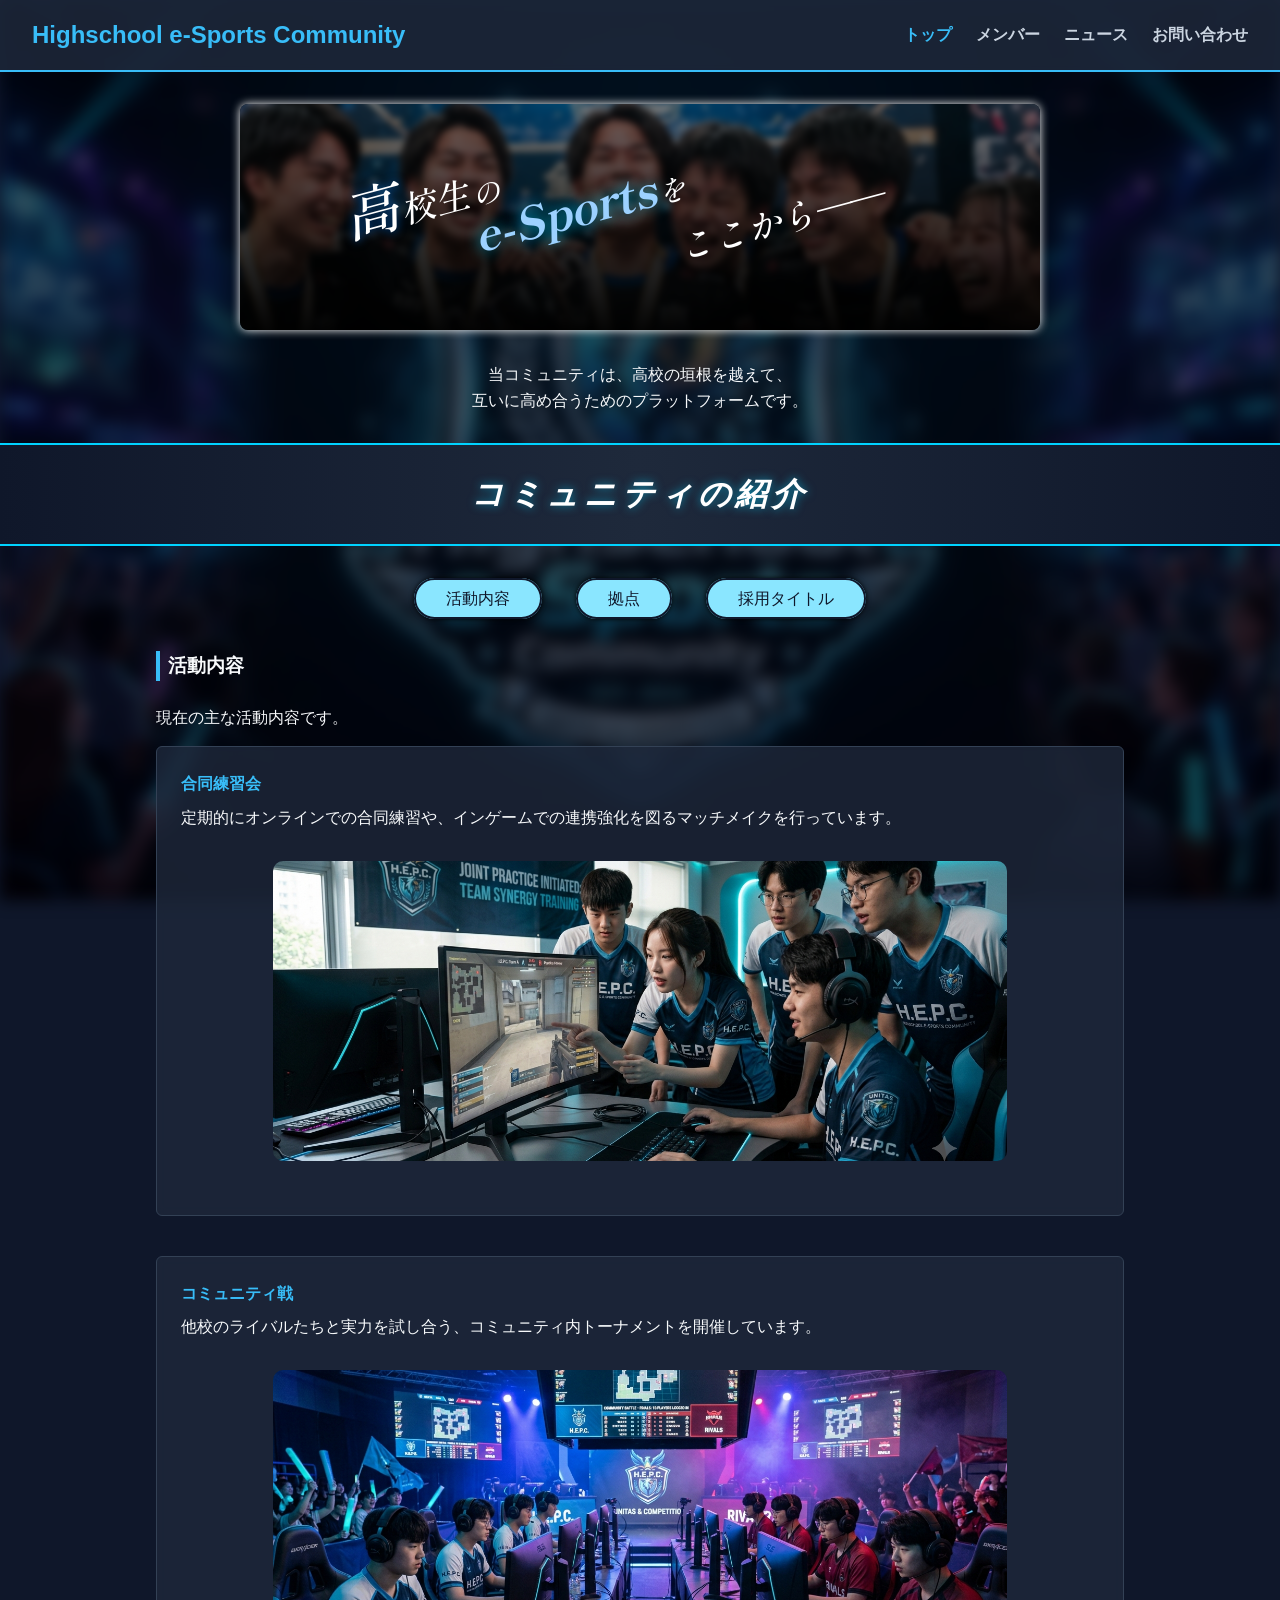
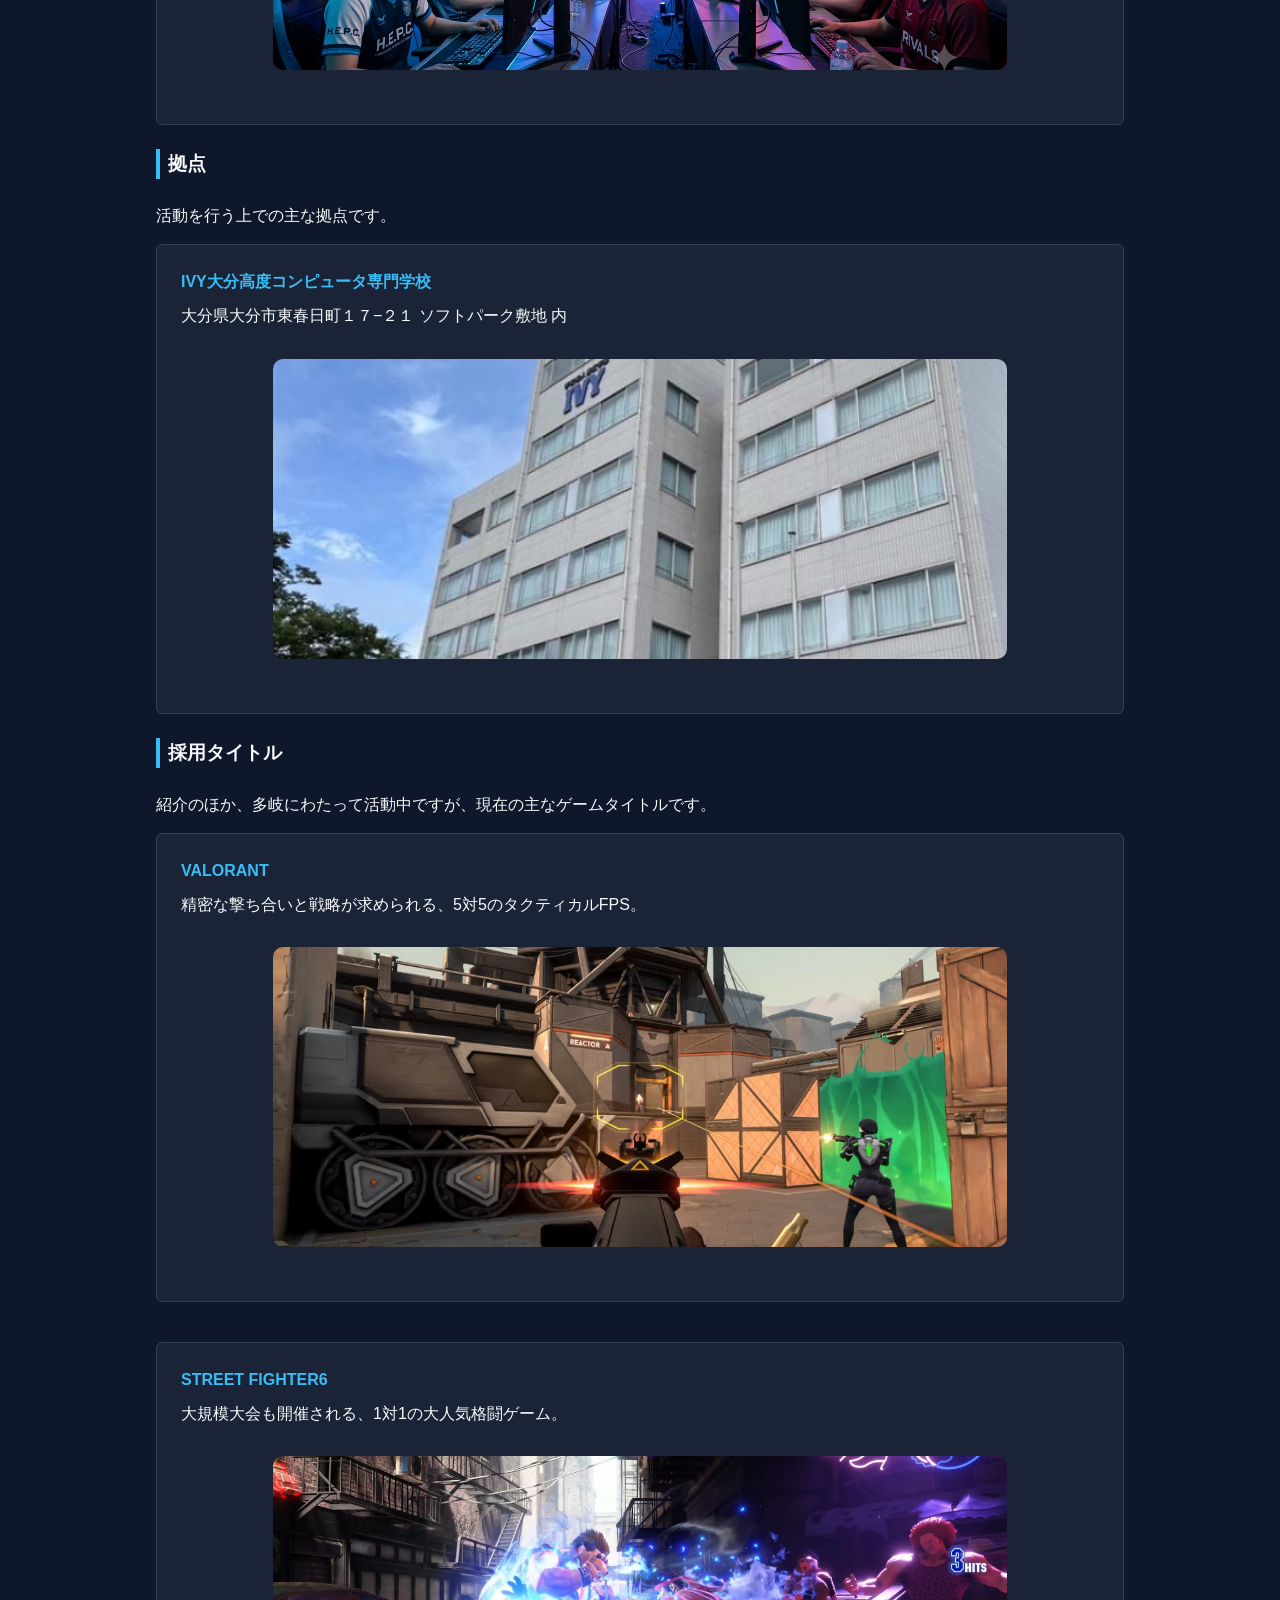
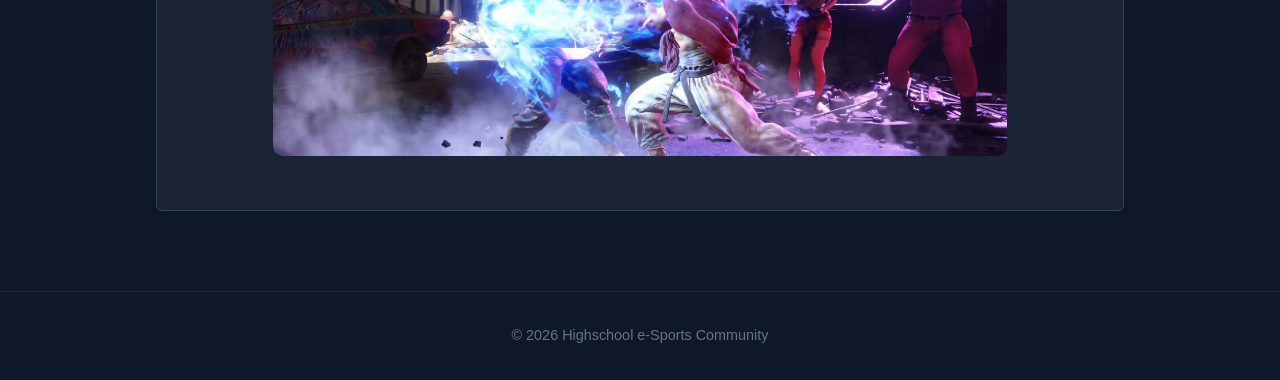
==== index.html @ 78ab54b9 "Add files via upload" ====
<!DOCTYPE html>
<html lang="ja">
<head>
    <meta charset="UTF-8">
    <meta name="viewport" content="width=device-width, initial-scale=1.0">
    <title>トップページ | Highschool e-Sports Community</title>
    <link rel="stylesheet" href="style.css">
    <link rel="preconnect" href="https://fonts.googleapis.com">
    <link rel="preconnect" href="https://fonts.gstatic.com" crossorigin>
    <link href="https://fonts.googleapis.com/css2?family=Shippori+Mincho&display=swap" rel="stylesheet">   
</head>
<body>
    <header>
        <h1 class="word-header"><a href="index.html">Highschool e-Sports Community</a></h1>
        <nav>
            <ul>
                <li><a href="index.html" class="active">トップ</a></li>
                <li><a href="members.html">メンバー</a></li>
                <li><a href="news.html">ニュース</a></li>
                <li><a href="contact.html">お問い合わせ</a></li>
            </ul>
        </nav>
    </header>

    <main>
        <section class="hero">
            <h2 class="top-text">
                <span class="word-high">高</span><span class="word-school">校生</span><span class="word-of">の</span><span class="word-esports">e-Sports</span><span class="word-wo">を</span><span class="word-here">ここから――</span>
            </h2>
        </section>

        <p class="text">当コミュニティは、高校の垣根を越えて、<br>互いに高め合うためのプラットフォームです。</p>

        <div class="full-width-band">
            <p class="band-text">コミュニティの紹介</p>
        </div>

        <div class="button">
            <a href="#midashi1" class="jump">活動内容</a>
            <a href="#midashi2" class="jump">拠点</a>
            <a href="#midashi3" class="jump">採用タイトル</a>
        </div>

        <section class="content-section">
            <h3 class="midashi" id="midashi1">活動内容</h3>
            <p>現在の主な活動内容です。</p>
            <div class="grid">
                <div class="card">
                    <h4>合同練習会</h4>
                    <p>定期的にオンラインでの合同練習や、インゲームでの連携強化を図るマッチメイクを行っています。</p>
                    <img class="picture" src="img/rensyuu.png" alt="rensyuu">
                </div>
                <div class="card">
                    <h4>コミュニティ戦</h4>
                    <p>他校のライバルたちと実力を試し合う、コミュニティ内トーナメントを開催しています。</p>
                    <img class="picture" src="img/shiai.png" alt="shiai">
                </div>
            </div>

            <h3 class="midashi" id="midashi2">拠点</h3>
            <p>活動を行う上での主な拠点です。</p>
            <div class="grid">
                <div class="card">
                    <h4>IVY大分高度コンピュータ専門学校</h4>
                    <p>大分県大分市東春日町１７−２１ ソフトパーク敷地 内</p>
                    <img class="picture" src="img/ivy.jpg" alt="rensyuu">
                </div>
            </div>

            <h3 class="midashi" id="midashi3">採用タイトル</h3>
            <p>紹介のほか、多岐にわたって活動中ですが、現在の主なゲームタイトルです。</p>
            <div class="grid">
                <div class="card">
                    <h4>VALORANT</h4>
                    <p>精密な撃ち合いと戦略が求められる、5対5のタクティカルFPS。</p>
                    <img class="picture" src="img/valorant.avif" alt="rensyuu">
                </div>
                <div class="card">
                    <h4>STREET FIGHTER6</h4>
                    <p>大規模大会も開催される、1対1の大人気格闘ゲーム。</p>
                    <img class="picture" src="img/st6.jpg" alt="shiai">
                </div>
            </div>
        </section>
    </main>

    <footer>
        <p>&copy; 2026 Highschool e-Sports Community</p>
    </footer>
    <script src="script.js"></script>
</body>
</html>
---- style.css ----
/* 全体のリセットと共通設定 */
* {
    margin: 0;
    padding: 0;
    box-sizing: border-box;
}

body {
    font-family: 'Helvetica Neue', Arial, sans-serif;
    background-color: #0f172a; /* 濃いネイビー（e-Sports風） */
    color: #f8fafc;
    line-height: 1.6;
}

/* ヘッダー・ナビゲーション */
header {
    background-color: #1e293b;
    padding: 1rem 2rem;
    display: flex;
    justify-content: space-between;
    align-items: center;
    border-bottom: 2px solid #38bdf8; /* アクセントカラーの青 */
}

header h1 {
    font-size: 1.5rem;
    color: #38bdf8;
}

nav ul {
    display: flex;
    list-style: none;
}

nav ul li {
    margin-left: 1.5rem;
}

nav ul li a {
    color: #cbd5e1;
    text-decoration: none;
    font-weight: bold;
    transition: color 0.3s;
}

nav ul li a:hover, nav ul li a.active {
    color: #38bdf8;
}

/* メインコンテンツエリア */
main {
    max-width: 1000px;
    margin: 0 auto;
    padding: 2rem 1rem;
}

.hero {
    position: relative;
    text-align: center;
    padding: 4rem 1rem;
    border:  white;
    border-radius: 8px;
    margin: 0 auto 2rem;
    margin-bottom: 2rem;
    max-width: 800px;
    width: 90%;
    overflow: hidden;
    box-shadow: 0px 0px 10px white;
}

.hero::before{
    position: absolute;
    top: 0; left: 0; right: 0; bottom: 0;
    content: "";
    filter: blur(3px);
    background-image: linear-gradient(rgba(0, 0, 0, 0.5), rgba(0, 0, 0, 1)),url(img/yuushou.png);
    transform: scale(1.1);
    background-size: cover;
    background-position: center;
    z-index: 0;
}

.hero h2 {
    position: relative;
    z-index: 1;
    font-size: 2rem;
    margin-bottom: 0.5rem;
}

.content-section {
    margin-bottom: 3rem;
}

.content-section h2, .content-section h3 {
    margin-bottom: 1.5rem;
    border-left: 4px solid #38bdf8;
    padding-left: 0.5rem;
    margin-top: 1.5rem;
    scroll-margin-top: 80px;
}

/* グリッドレイアウト（カード並び） */
.grid {
    display: grid;
    grid-template-columns: repeat(auto-fit, minmax(300px, 1-fraction));
    gap: 1.5rem;
}

.card {
    background-color: #1e293b;
    padding: 1.5rem;
    border-radius: 6px;
    border: 1px solid #334155;
    margin-top: 1rem;
}

.card h4 {
    color: #38bdf8;
    margin-bottom: 0.5rem;
}

/* ニュースリスト */
.news-list {
    list-style: none;
}

.news-list li {
    padding: 1rem 0;
    border-bottom: 1px solid #334155;
    display: flex;
    gap: 1rem;
    align-items: center;
    padding-left: 20px;
}

.news-list .date {
    color: #94a3b8;
    font-size: 0.9rem;
}

.news-list .label {
    background-color: #0284c7;
    padding: 0.2rem 0.5rem;
    border-radius: 4px;
    font-size: 0.8rem;
}

.news-list a {
    color: #f8fafc;
    text-decoration: none;
}

.news-list a:hover {
    text-decoration: underline;
}

/* フォーム */
.contact-form {
    background-color: #1e293b;
    padding: 2rem;
    border-radius: 8px;
}

.form-group {
    margin-bottom: 1.5rem;
}

.form-group label {
    display: block;
    margin-bottom: 0.5rem;
    color: #94a3b8;
}

.form-group input, .form-group textarea {
    width: 100%;
    padding: 0.75rem;
    background-color: #0f172a;
    border: 1px solid #334155;
    color: #f8fafc;
    border-radius: 4px;
}

.form-text{
    padding-bottom: 25px;
}

.btn {
    background-color: #0284c7;
    color: white;
    padding: 0.75rem 2rem;
    border: none;
    border-radius: 4px;
    cursor: pointer;
    font-weight: bold;
    width: 100%;
}

.btn:hover {
    background-color: #0369a1;
}

/* フッター */
footer {
    text-align: center;
    padding: 2rem;
    color: #64748b;
    font-size: 0.9rem;
    border-top: 1px solid #1e293b;
}

/* --- 背景画像の固定・ぼかし設定（ここを追加） --- */
body::before {
    content: "";
    position: fixed;
    top: 0;
    left: 0;
    width: 100vw;
    height: 100vh;
    background-image: url('img/HEPC.png'); 
    background-size: cover;
    background-position: center;
    background-repeat: no-repeat;
    
    /* ぼかし（数値はお好みで調整してください） */
    filter: blur(8px);
    
    /* 文字を読みやすくするために、少し背景を暗くするマスクをかける */
    background-blend-mode: multiply;
    background-color: rgba(15, 23, 42, 0.75); /* 元の背景色に近い紺色をブレンド */
    
    /* コンテンツの裏側に配置する */
    z-index: -1;
}

/* 全体のリセットと共通設定（既存のbodyを少し調整） */
* {
    margin: 0;
    padding: 0;
    box-sizing: border-box;
}

body {
    font-family: 'Helvetica Neue', Arial, sans-serif;
    /* 背景色自体は指定しておき、画像読み込み前のチラつきを防ぐ */
    background-color: #0f172a; 
    color: #f8fafc;
    line-height: 1.6;
    min-height: 100vh;
}

/* 各セクションの背景を少し透過させて、背景をうっすら透かすとさらにおしゃれになります */
header {
    background-color: rgba(30, 41, 59, 0.85); /* 透過 */
    backdrop-filter: blur(4px); /* ヘッダーの裏も少しぼかす */
    padding: 1rem 2rem;
    display: flex;
    justify-content: space-between;
    align-items: center;
    border-bottom: 2px solid #38bdf8;
    position: sticky; /* スクロールしてもヘッダーを上に固定したい場合 */
    top: 0;
    z-index: 10;
}

.card, .news-list, .contact-form {
    background-color: rgba(30, 41, 59, 0.8); /* 透過 */
    backdrop-filter: blur(4px);
}

/*差し込み画像の調整*/
.picture {
  display: block;
  max-width: 100%;
  width: 80%;
  height: 300px;
  margin: 30px auto; 
  object-fit: cover;
  object-position: center;
  border-radius: 10px;
}

.top-text{
    font-family: 'Shippori Mincho', sans-serif;
    font-weight: 500; 
    font-style: italic;
    color: #ffffff;
    display: inline-flex;
    align-items: baseline; 
    flex-wrap: wrap;       
    justify-content: center;
    gap: 0 0.1rem;
}

.top-text span {
    display: inline-block; 
    transition: transform 0.3s ease; 
}

.word-high{

    font-size: 3.5rem;
    transform: rotate(-15deg) translateY(-0.3rem); 
    text-shadow: 0 0 10px rgba(0, 123, 255, 0.6);
}

.word-school{
    font-size: 2.2rem;
    transform: rotate(-15deg) translateY(-1.3rem) translateX(0.3rem);
}

.word-of{
    font-size: 1.8rem;
    transform: rotate(-15deg) translateY(-2rem) translateX(0.5rem);
}

.word-esports{
    font-family: 'Shippori Mincho', sans-serif;
    font-weight: 900;
    font-size: 2.8rem;
    color: #9cd1ff; 
    transform: rotate(-15deg) translateY(-1rem) translateX(-2rem);
    text-shadow: 0 0 15px rgba(0, 210, 255, 0.8);
    margin: 0 0.2rem;
}

.word-wo{
    font-size: 1.8rem;
    transform: rotate(-15deg) translateY(-2.8rem) translateX(-1.8rem);
}

.word-here{
    font-size: 2.2rem;
    transform: rotate(-15deg) translateY(-1rem) translateX(-3.1rem);
}

.jump{
    text-align: center;
    background-color: #8ae6ff;
    margin: 15px;
    padding: 10px 30px;
    border-radius: 9999px;
    text-decoration: none;
    color: #0f172a;
    border: 2px solid;
    border-color: #0f172a;
    box-shadow: 0px 0px 5px #000;
}

.button{
    text-align: center;
    padding-top: 40px;
    padding-bottom: 15px;
}

.jump:hover{
    background-color: #0f172a;
    color: #ffffff;
    border-color: #ffffff;
    box-shadow: 0px 0px 5px #ffffff;
}

.text{
    text-align: center;
    padding-bottom: 30px;
}

@import url('https://fonts.googleapis.com/css2?family=Dela+Gothic+One&family=Orbitron:wght@700;900&display=swap');

@import url('https://fonts.googleapis.com/css2?family=Chakra+Petch:ital,wght@1,700&display=swap');

.word-header a{
    text-decoration: none;
    color: inherit;
}

.full-width-band{
    width: 100vw;
    position: relative;
    left: 50%;
    transform: translateX(-50%);
    padding: 1.5rem 0;
    background: linear-gradient(90deg, #0f172a 0%, #1e293b 50%, #0f172a 100%);
    border-top: 2px solid #00d2ff;
    border-bottom: 2px solid #00d2ff;
    display: flex;
    justify-content: center;
    align-items: center;
}

.band-text{
    font-family: 'Chakra Petch', sans-serif;
    font-weight: 700;
    font-style: italic;
    font-size: 2rem;
    color: #ffffff;
    letter-spacing: 0.15em;
    margin: 0;
    text-shadow: 0 0 10px rgba(0, 210, 255, 0.6);
}

.school-link a{
    text-decoration: none;
    color: inherit;   
}
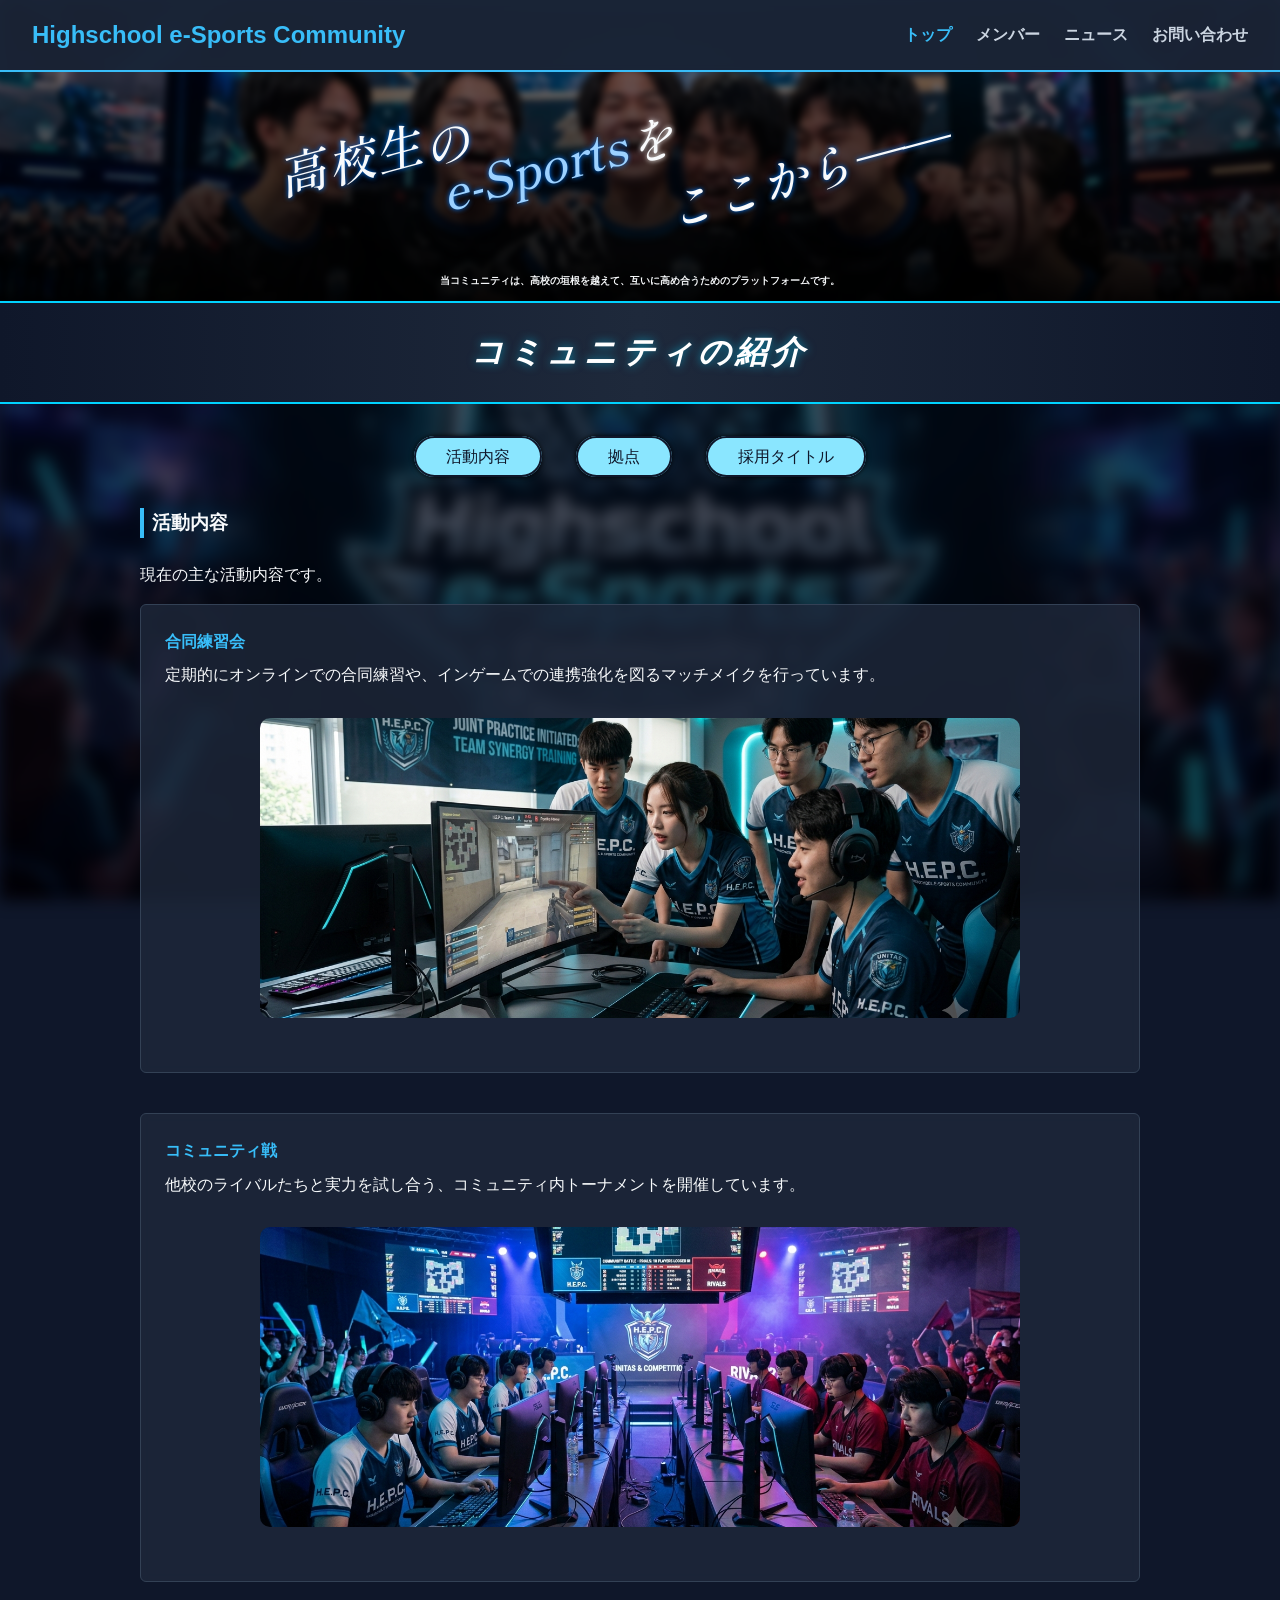
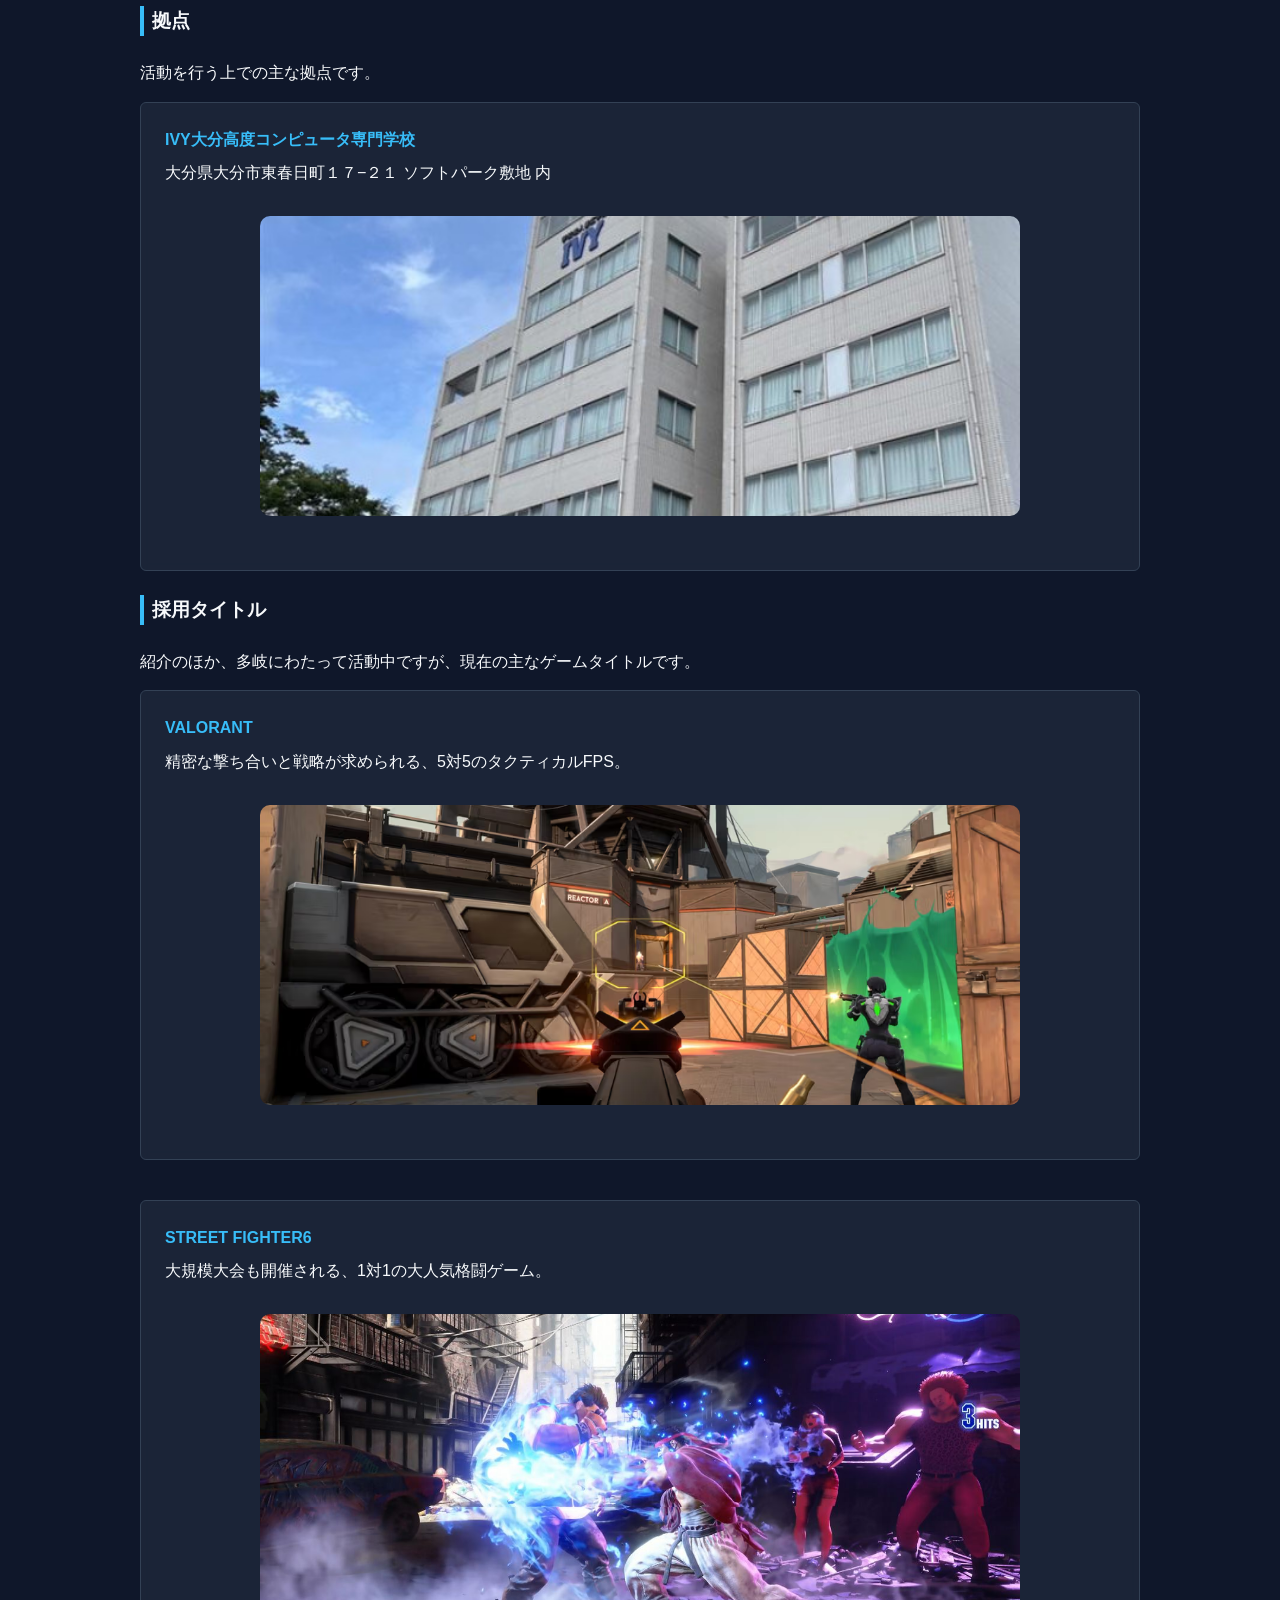
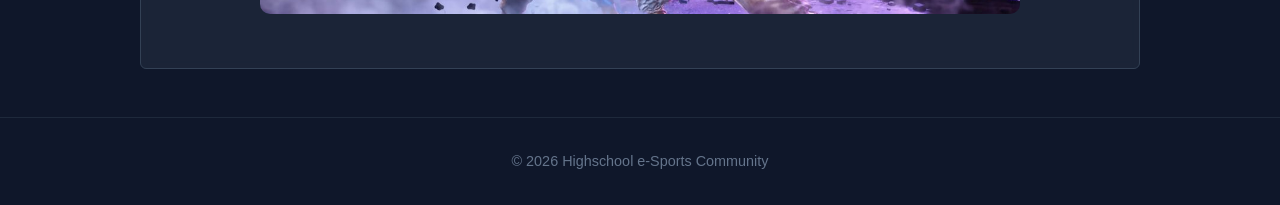
==== commit 062d7077: "Add files via upload" ====
--- a/index.html
+++ b/index.html
@@ -22,15 +22,14 @@
         </nav>
     </header>
 
+    <section class="hero">
+        <h2 class="top-text">
+            <span class="word-high">高</span><span class="word-school">校生</span><span class="word-of">の</span><span class="word-esports">e-Sports</span><span class="word-wo">を</span><span class="word-here">ここから――</span>
+            <p class="text">当コミュニティは、高校の垣根を越えて、互いに高め合うためのプラットフォームです。</p>
+        </h2>
+    </section>
+
     <main>
-        <section class="hero">
-            <h2 class="top-text">
-                <span class="word-high">高</span><span class="word-school">校生</span><span class="word-of">の</span><span class="word-esports">e-Sports</span><span class="word-wo">を</span><span class="word-here">ここから――</span>
-            </h2>
-        </section>
-
-        <p class="text">当コミュニティは、高校の垣根を越えて、<br>互いに高め合うためのプラットフォームです。</p>
-
         <div class="full-width-band">
             <p class="band-text">コミュニティの紹介</p>
         </div>
--- a/style.css
+++ b/style.css
@@ -10,12 +10,13 @@
     background-color: #0f172a; /* 濃いネイビー（e-Sports風） */
     color: #f8fafc;
     line-height: 1.6;
+    margin: 0;
+    padding: 0;
 }
 
 /* ヘッダー・ナビゲーション */
 header {
     background-color: #1e293b;
-    padding: 1rem 2rem;
     display: flex;
     justify-content: space-between;
     align-items: center;
@@ -51,32 +52,39 @@
 main {
     max-width: 1000px;
     margin: 0 auto;
-    padding: 2rem 1rem;
 }
 
 .hero {
     position: relative;
     text-align: center;
     padding: 4rem 1rem;
-    border:  white;
-    border-radius: 8px;
-    margin: 0 auto 2rem;
-    margin-bottom: 2rem;
-    max-width: 800px;
-    width: 90%;
+    margin: 0 auto;
+    max-width: none;
+    width: 100%;
     overflow: hidden;
-    box-shadow: 0px 0px 10px white;
 }
 
 .hero::before{
+    content: "";
     position: absolute;
-    top: 0; left: 0; right: 0; bottom: 0;
-    content: "";
+    
+    /* ぼかし（blur）による端の隙間を防ぐため、少し外側まで広げる */
+    top: -20px;
+    left: -20px;
+    right: -20px;
+    bottom: -20px;
+    
+    /* 背景画像の設定 */
+    background-image: linear-gradient(rgba(0, 0, 0, 0.5), rgba(0, 0, 0, 1)), url(img/yuushou2.png);
+    
+    /* 縦横比を維持したまま、左右の隙間が出ないよう領域全体を覆う */
+    background-size: cover;
+    background-position: center center;
+    background-repeat: no-repeat;
+    
+    /* ぼかしエフェクト */
     filter: blur(3px);
-    background-image: linear-gradient(rgba(0, 0, 0, 0.5), rgba(0, 0, 0, 1)),url(img/yuushou.png);
-    transform: scale(1.1);
-    background-size: cover;
-    background-position: center;
+    
     z-index: 0;
 }
 
@@ -279,38 +287,34 @@
   border-radius: 10px;
 }
 
-.top-text{
+.top-text span {
     font-family: 'Shippori Mincho', sans-serif;
     font-weight: 500; 
     font-style: italic;
-    color: #ffffff;
     display: inline-flex;
     align-items: baseline; 
     flex-wrap: wrap;       
     justify-content: center;
     gap: 0 0.1rem;
-}
-
-.top-text span {
-    display: inline-block; 
-    transition: transform 0.3s ease; 
+    font-size: 3rem;
 }
 
 .word-high{
-
     font-size: 3.5rem;
-    transform: rotate(-15deg) translateY(-0.3rem); 
-    text-shadow: 0 0 10px rgba(0, 123, 255, 0.6);
+    transform: rotate(-15deg) translateY(-0.3rem);
+    text-shadow: 0 0 5px rgba(0, 123, 255, 1); 
 }
 
 .word-school{
     font-size: 2.2rem;
     transform: rotate(-15deg) translateY(-1.3rem) translateX(0.3rem);
+    text-shadow: 0 0 5px rgba(0, 123, 255, 1);
 }
 
 .word-of{
     font-size: 1.8rem;
     transform: rotate(-15deg) translateY(-2rem) translateX(0.5rem);
+    text-shadow: 0 0 5px rgba(0, 123, 255, 1);
 }
 
 .word-esports{
@@ -321,16 +325,19 @@
     transform: rotate(-15deg) translateY(-1rem) translateX(-2rem);
     text-shadow: 0 0 15px rgba(0, 210, 255, 0.8);
     margin: 0 0.2rem;
+    text-shadow: 0 0 5px rgba(0, 123, 255, 1);
 }
 
 .word-wo{
     font-size: 1.8rem;
     transform: rotate(-15deg) translateY(-2.8rem) translateX(-1.8rem);
+    text-shadow: 0 0 5px rgb(255, 255, 255);
 }
 
 .word-here{
     font-size: 2.2rem;
     transform: rotate(-15deg) translateY(-1rem) translateX(-3.1rem);
+    text-shadow: 0 0 5px rgba(0, 123, 255, 1);
 }
 
 .jump{
@@ -361,7 +368,8 @@
 
 .text{
     text-align: center;
-    padding-bottom: 30px;
+    transform: translateY(60px);
+    font-size: 30%;
 }
 
 @import url('https://fonts.googleapis.com/css2?family=Dela+Gothic+One&family=Orbitron:wght@700;900&display=swap');
